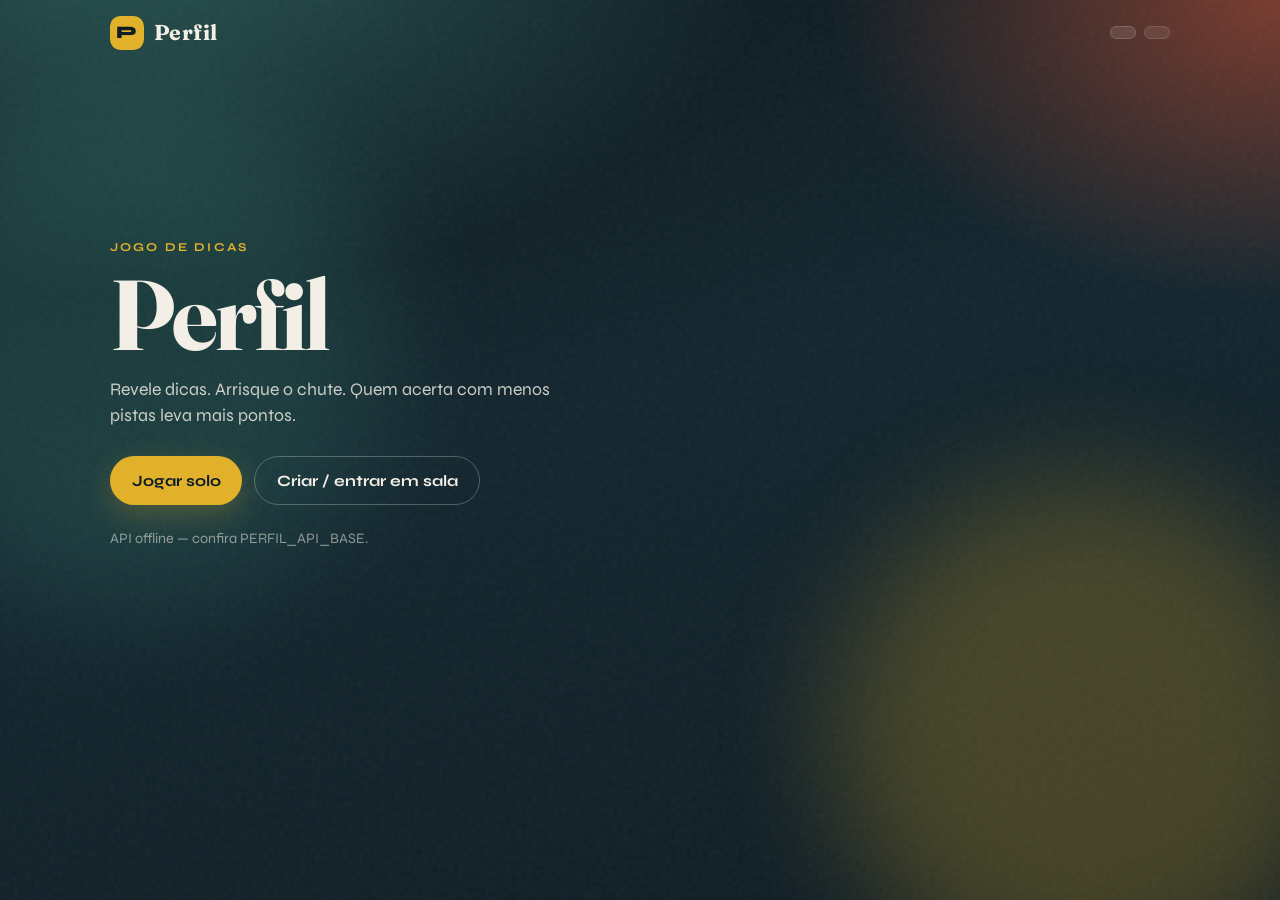
==== public/index.html @ fc809a32 "Move assets para public/ para o Publish Directory do Render. Alinha com o overlay-obs e adiciona ren" ====
<!DOCTYPE html>
<html lang="pt-BR">
<head>
  <meta charset="UTF-8" />
  <meta name="viewport" content="width=device-width, initial-scale=1" />
  <meta name="description" content="Perfil — adivinhe a resposta com dicas. Solo ou em sala." />
  <title>Perfil</title>
  <link rel="preconnect" href="https://fonts.googleapis.com" />
  <link rel="preconnect" href="https://fonts.gstatic.com" crossorigin />
  <link href="https://fonts.googleapis.com/css2?family=Fraunces:opsz,wght@9..144,500;9..144,700&family=Syne:wght@500;700;800&display=swap" rel="stylesheet" />
  <link rel="stylesheet" href="./css/app.css" />
</head>
<body>
  <div class="noise" aria-hidden="true"></div>
  <div class="glow glow-a" aria-hidden="true"></div>
  <div class="glow glow-b" aria-hidden="true"></div>

  <header class="topbar">
    <a class="brand" href="./" aria-label="Perfil — início">
      <span class="brand-mark">P</span>
      <span class="brand-name">Perfil</span>
    </a>
    <div class="topbar-meta" id="topMeta" hidden>
      <span class="pill" id="modePill"></span>
      <span class="pill muted" id="scorePill"></span>
    </div>
  </header>

  <main id="app">
    <!-- HOME -->
    <section class="screen active" id="screen-home" data-screen="home">
      <div class="hero">
        <p class="eyebrow">Jogo de dicas</p>
        <h1 class="hero-title">Perfil</h1>
        <p class="hero-lead">Revele dicas. Arrisque o chute. Quem acerta com menos pistas leva mais pontos.</p>
        <div class="cta-row">
          <button type="button" class="btn btn-primary" data-go="solo-setup">Jogar solo</button>
          <button type="button" class="btn btn-ghost" data-go="room-setup">Criar / entrar em sala</button>
        </div>
        <p class="fineprint" id="statsLine">Carregando baralho…</p>
      </div>
    </section>

    <!-- SOLO SETUP -->
    <section class="screen" id="screen-solo-setup" data-screen="solo-setup">
      <div class="panel">
        <button type="button" class="back" data-go="home">← Voltar</button>
        <h2>Partida solo</h2>
        <p class="panel-lead">Escolha a categoria ou deixe o baralho decidir.</p>
        <label class="field">
          <span>Apelido (opcional)</span>
          <input id="soloNick" type="text" maxlength="24" placeholder="Como te chamamos?" autocomplete="nickname" />
        </label>
        <label class="field">
          <span>Categoria</span>
          <select id="soloCategory">
            <option value="">Aleatória</option>
            <option value="pessoa">Pessoa</option>
            <option value="lugar">Lugar</option>
            <option value="ano">Ano</option>
            <option value="coisa">Coisa</option>
          </select>
        </label>
        <button type="button" class="btn btn-primary btn-block" id="btnSoloStart">Começar</button>
      </div>
    </section>

    <!-- ROOM SETUP -->
    <section class="screen" id="screen-room-setup" data-screen="room-setup">
      <div class="panel">
        <button type="button" class="back" data-go="home">← Voltar</button>
        <h2>Sala</h2>
        <p class="panel-lead">Crie uma sala e compartilhe o código, ou entre em uma existente.</p>
        <label class="field">
          <span>Seu apelido</span>
          <input id="roomNick" type="text" maxlength="24" placeholder="Obrigatório" autocomplete="nickname" />
        </label>
        <div class="split">
          <button type="button" class="btn btn-primary" id="btnCreateRoom">Criar sala</button>
          <div class="join-box">
            <input id="roomCodeInput" type="text" maxlength="6" placeholder="Código" autocomplete="off" class="code-input" />
            <button type="button" class="btn btn-ghost" id="btnJoinRoom">Entrar</button>
          </div>
        </div>
      </div>
    </section>

    <!-- PLAY -->
    <section class="screen" id="screen-play" data-screen="play">
      <div class="play-layout">
        <aside class="play-side" id="playSide" hidden>
          <h3>Placar</h3>
          <ul class="scoreboard" id="scoreboard"></ul>
          <p class="room-code-line">Sala <strong id="roomCodeLabel"></strong></p>
        </aside>

        <div class="play-main">
          <div class="status-row">
            <span class="cat-badge" id="catBadge">—</span>
            <span class="pill muted" id="tipsMeta">0 / 20 dicas</span>
          </div>

          <div class="tip-stage" id="tipStage" aria-live="polite">
            <p class="tip-empty">Toque em <strong>Revelar dica</strong> para começar.</p>
          </div>

          <form class="guess-form" id="guessForm">
            <label class="sr-only" for="guessInput">Seu chute</label>
            <input id="guessInput" type="text" maxlength="80" placeholder="Qual é a resposta?" autocomplete="off" />
            <button type="submit" class="btn btn-primary">Chutar</button>
          </form>

          <div class="play-actions">
            <button type="button" class="btn btn-accent" id="btnReveal">Revelar dica</button>
            <button type="button" class="btn btn-ghost" id="btnGiveUp">Desistir</button>
            <button type="button" class="btn btn-ghost" id="btnNext" hidden>Próxima carta</button>
            <button type="button" class="btn btn-ghost" id="btnHostStart" hidden>Nova rodada</button>
          </div>

          <p class="feedback" id="feedback" role="status"></p>
        </div>
      </div>
    </section>
  </main>

  <div class="toast" id="toast" hidden></div>

  <script>
    window.PERFIL_API_BASE = window.PERFIL_API_BASE || 'https://api-bolao.markinjr92.com.br/perfil';
  </script>
  <script type="module" src="./js/app.js"></script>
</body>
</html>
---- public/css/app.css ----
:root {
  --ink: #0f1c24;
  --ink-2: #17303b;
  --paper: #f3efe6;
  --paper-2: #e7e0d2;
  --mustard: #e2b12c;
  --coral: #e07a5f;
  --teal: #3d8b7a;
  --mist: rgba(243, 239, 230, 0.72);
  --line: rgba(15, 28, 36, 0.12);
  --shadow: 0 24px 60px rgba(8, 16, 22, 0.35);
  --radius: 18px;
  --font-display: "Fraunces", Georgia, serif;
  --font-ui: "Syne", system-ui, sans-serif;
}

*,
*::before,
*::after {
  box-sizing: border-box;
}

html, body {
  margin: 0;
  min-height: 100%;
}

body {
  font-family: var(--font-ui);
  color: var(--paper);
  background:
    radial-gradient(1200px 700px at 10% -10%, #2a5a55 0%, transparent 55%),
    radial-gradient(900px 600px at 100% 0%, #7a3b2e 0%, transparent 50%),
    linear-gradient(165deg, #0c171d 0%, #13262f 45%, #0f1c24 100%);
  background-attachment: fixed;
  line-height: 1.45;
}

.noise {
  pointer-events: none;
  position: fixed;
  inset: 0;
  opacity: 0.05;
  background-image: url("data:image/svg+xml,%3Csvg viewBox='0 0 200 200' xmlns='http://www.w3.org/2000/svg'%3E%3Cfilter id='n'%3E%3CfeTurbulence type='fractalNoise' baseFrequency='0.85' numOctaves='3' stitchTiles='stitch'/%3E%3C/filter%3E%3Crect width='100%25' height='100%25' filter='url(%23n)'/%3E%3C/svg%3E");
  z-index: 0;
}

.glow {
  pointer-events: none;
  position: fixed;
  width: 40vw;
  height: 40vw;
  border-radius: 50%;
  filter: blur(60px);
  opacity: 0.25;
  z-index: 0;
  animation: drift 14s ease-in-out infinite alternate;
}

.glow-a { background: #3d8b7a; top: 10%; left: -10%; }
.glow-b { background: #e2b12c; bottom: -10%; right: -5%; animation-delay: -4s; }

@keyframes drift {
  from { transform: translate(0, 0) scale(1); }
  to { transform: translate(4%, -3%) scale(1.08); }
}

.topbar {
  position: relative;
  z-index: 2;
  display: flex;
  align-items: center;
  justify-content: space-between;
  padding: 1rem 1.25rem;
  max-width: 1100px;
  margin: 0 auto;
}

.brand {
  display: inline-flex;
  align-items: center;
  gap: 0.65rem;
  text-decoration: none;
  color: inherit;
}

.brand-mark {
  width: 2.1rem;
  height: 2.1rem;
  display: grid;
  place-items: center;
  border-radius: 0.65rem;
  background: var(--mustard);
  color: var(--ink);
  font-weight: 800;
  font-size: 1.1rem;
}

.brand-name {
  font-family: var(--font-display);
  font-weight: 700;
  font-size: 1.35rem;
  letter-spacing: 0.02em;
}

.topbar-meta { display: flex; gap: 0.5rem; flex-wrap: wrap; }

.pill {
  display: inline-flex;
  align-items: center;
  padding: 0.35rem 0.75rem;
  border-radius: 999px;
  background: rgba(243, 239, 230, 0.12);
  border: 1px solid rgba(243, 239, 230, 0.18);
  font-size: 0.82rem;
  font-weight: 600;
}

.pill.muted { opacity: 0.8; font-weight: 500; }

main {
  position: relative;
  z-index: 1;
  max-width: 1100px;
  margin: 0 auto;
  padding: 0.5rem 1.25rem 3rem;
  min-height: calc(100vh - 5rem);
}

.screen { display: none; animation: fadeUp 0.45s ease both; }
.screen.active { display: block; }

@keyframes fadeUp {
  from { opacity: 0; transform: translateY(12px); }
  to { opacity: 1; transform: translateY(0); }
}

.hero {
  min-height: min(78vh, 640px);
  display: flex;
  flex-direction: column;
  justify-content: center;
  max-width: 36rem;
  padding-top: 1rem;
}

.eyebrow {
  margin: 0 0 0.75rem;
  text-transform: uppercase;
  letter-spacing: 0.18em;
  font-size: 0.75rem;
  color: var(--mustard);
  font-weight: 700;
}

.hero-title {
  margin: 0;
  font-family: var(--font-display);
  font-size: clamp(3.6rem, 12vw, 6.2rem);
  line-height: 0.92;
  font-weight: 700;
  letter-spacing: -0.03em;
}

.hero-lead {
  margin: 1.1rem 0 1.75rem;
  font-size: 1.1rem;
  color: rgba(243, 239, 230, 0.82);
  max-width: 28rem;
}

.cta-row {
  display: flex;
  flex-wrap: wrap;
  gap: 0.75rem;
}

.fineprint {
  margin-top: 1.5rem;
  color: rgba(243, 239, 230, 0.55);
  font-size: 0.9rem;
}

.btn {
  appearance: none;
  border: 0;
  cursor: pointer;
  font-family: inherit;
  font-weight: 700;
  font-size: 0.98rem;
  border-radius: 999px;
  padding: 0.85rem 1.35rem;
  transition: transform 0.15s ease, background 0.15s ease, box-shadow 0.15s ease;
}

.btn:hover { transform: translateY(-1px); }
.btn:active { transform: translateY(0); }
.btn:disabled { opacity: 0.45; cursor: not-allowed; transform: none; }

.btn-primary {
  background: var(--mustard);
  color: var(--ink);
  box-shadow: 0 10px 30px rgba(226, 177, 44, 0.25);
}

.btn-accent {
  background: var(--teal);
  color: var(--paper);
}

.btn-ghost {
  background: transparent;
  color: var(--paper);
  border: 1px solid rgba(243, 239, 230, 0.28);
}

.btn-block { width: 100%; }

.panel {
  max-width: 28rem;
  margin: 1rem auto 0;
  padding: 1.5rem;
  border-radius: var(--radius);
  background: rgba(15, 28, 36, 0.55);
  border: 1px solid rgba(243, 239, 230, 0.1);
  backdrop-filter: blur(10px);
  box-shadow: var(--shadow);
}

.panel h2 {
  margin: 0.35rem 0 0.4rem;
  font-family: var(--font-display);
  font-size: 2rem;
}

.panel-lead {
  margin: 0 0 1.25rem;
  color: rgba(243, 239, 230, 0.72);
}

.back {
  background: none;
  border: 0;
  color: rgba(243, 239, 230, 0.7);
  font: inherit;
  cursor: pointer;
  padding: 0;
  margin-bottom: 0.5rem;
}

.field {
  display: grid;
  gap: 0.4rem;
  margin-bottom: 1rem;
  font-size: 0.88rem;
  color: rgba(243, 239, 230, 0.75);
}

.field input,
.field select,
.guess-form input,
.code-input {
  width: 100%;
  border-radius: 12px;
  border: 1px solid rgba(243, 239, 230, 0.18);
  background: rgba(243, 239, 230, 0.08);
  color: var(--paper);
  font: inherit;
  padding: 0.8rem 0.95rem;
  outline: none;
}

.field input:focus,
.field select:focus,
.guess-form input:focus,
.code-input:focus {
  border-color: var(--mustard);
  box-shadow: 0 0 0 3px rgba(226, 177, 44, 0.2);
}

.field select option { color: #111; }

.split {
  display: grid;
  gap: 0.85rem;
}

.join-box {
  display: grid;
  grid-template-columns: 1fr auto;
  gap: 0.5rem;
}

.code-input {
  text-transform: uppercase;
  letter-spacing: 0.18em;
  font-weight: 700;
  text-align: center;
}

.play-layout {
  display: grid;
  gap: 1.25rem;
}

@media (min-width: 880px) {
  .play-layout {
    grid-template-columns: 220px 1fr;
    align-items: start;
  }
}

.play-side {
  padding: 1rem;
  border-radius: var(--radius);
  background: rgba(15, 28, 36, 0.5);
  border: 1px solid rgba(243, 239, 230, 0.1);
}

.play-side h3 {
  margin: 0 0 0.75rem;
  font-size: 0.85rem;
  text-transform: uppercase;
  letter-spacing: 0.12em;
  color: rgba(243, 239, 230, 0.6);
}

.scoreboard {
  list-style: none;
  margin: 0;
  padding: 0;
  display: grid;
  gap: 0.45rem;
}

.scoreboard li {
  display: flex;
  justify-content: space-between;
  gap: 0.5rem;
  padding: 0.45rem 0.55rem;
  border-radius: 10px;
  background: rgba(243, 239, 230, 0.06);
  font-size: 0.92rem;
}

.scoreboard li.is-me {
  outline: 1px solid rgba(226, 177, 44, 0.55);
}

.room-code-line {
  margin: 1rem 0 0;
  font-size: 0.85rem;
  color: rgba(243, 239, 230, 0.65);
}

.status-row {
  display: flex;
  flex-wrap: wrap;
  gap: 0.55rem;
  align-items: center;
  margin-bottom: 1rem;
}

.cat-badge {
  display: inline-flex;
  padding: 0.4rem 0.85rem;
  border-radius: 999px;
  background: var(--paper);
  color: var(--ink);
  font-weight: 800;
  letter-spacing: 0.04em;
  text-transform: uppercase;
  font-size: 0.78rem;
}

.tip-stage {
  min-height: 280px;
  border-radius: calc(var(--radius) + 4px);
  background:
    linear-gradient(180deg, rgba(243, 239, 230, 0.96), rgba(231, 224, 210, 0.92));
  color: var(--ink);
  padding: 1.25rem;
  box-shadow: var(--shadow);
  border: 1px solid rgba(255, 255, 255, 0.35);
}

.tip-empty {
  margin: 4rem 0;
  text-align: center;
  color: rgba(15, 28, 36, 0.55);
}

.tip-list {
  list-style: none;
  margin: 0;
  padding: 0;
  display: grid;
  gap: 0.65rem;
}

.tip-list li {
  display: grid;
  grid-template-columns: auto 1fr;
  gap: 0.75rem;
  align-items: start;
  padding: 0.65rem 0.75rem;
  border-radius: 12px;
  background: rgba(15, 28, 36, 0.04);
  animation: tipIn 0.35s ease both;
}

.tip-list li:last-child {
  background: rgba(61, 139, 122, 0.14);
  outline: 1px solid rgba(61, 139, 122, 0.25);
}

@keyframes tipIn {
  from { opacity: 0; transform: translateY(8px) scale(0.98); }
  to { opacity: 1; transform: translateY(0) scale(1); }
}

.tip-num {
  width: 1.8rem;
  height: 1.8rem;
  border-radius: 999px;
  display: grid;
  place-items: center;
  background: var(--ink);
  color: var(--paper);
  font-size: 0.75rem;
  font-weight: 800;
}

.guess-form {
  display: grid;
  grid-template-columns: 1fr auto;
  gap: 0.55rem;
  margin: 1rem 0 0.75rem;
}

.play-actions {
  display: flex;
  flex-wrap: wrap;
  gap: 0.55rem;
}

.feedback {
  min-height: 1.4rem;
  margin: 0.85rem 0 0;
  font-weight: 600;
}

.feedback.ok { color: #8fd6c4; }
.feedback.bad { color: #f0a090; }

.toast {
  position: fixed;
  left: 50%;
  bottom: 1.25rem;
  transform: translateX(-50%);
  z-index: 20;
  background: var(--paper);
  color: var(--ink);
  padding: 0.75rem 1.1rem;
  border-radius: 999px;
  font-weight: 700;
  box-shadow: var(--shadow);
  animation: fadeUp 0.25s ease both;
}

.sr-only {
  position: absolute;
  width: 1px;
  height: 1px;
  padding: 0;
  margin: -1px;
  overflow: hidden;
  clip: rect(0, 0, 0, 0);
  border: 0;
}

@media (max-width: 640px) {
  .guess-form { grid-template-columns: 1fr; }
  .play-actions { position: sticky; bottom: 0.5rem; padding: 0.5rem 0; background: linear-gradient(transparent, rgba(15, 28, 36, 0.92) 30%); }
}
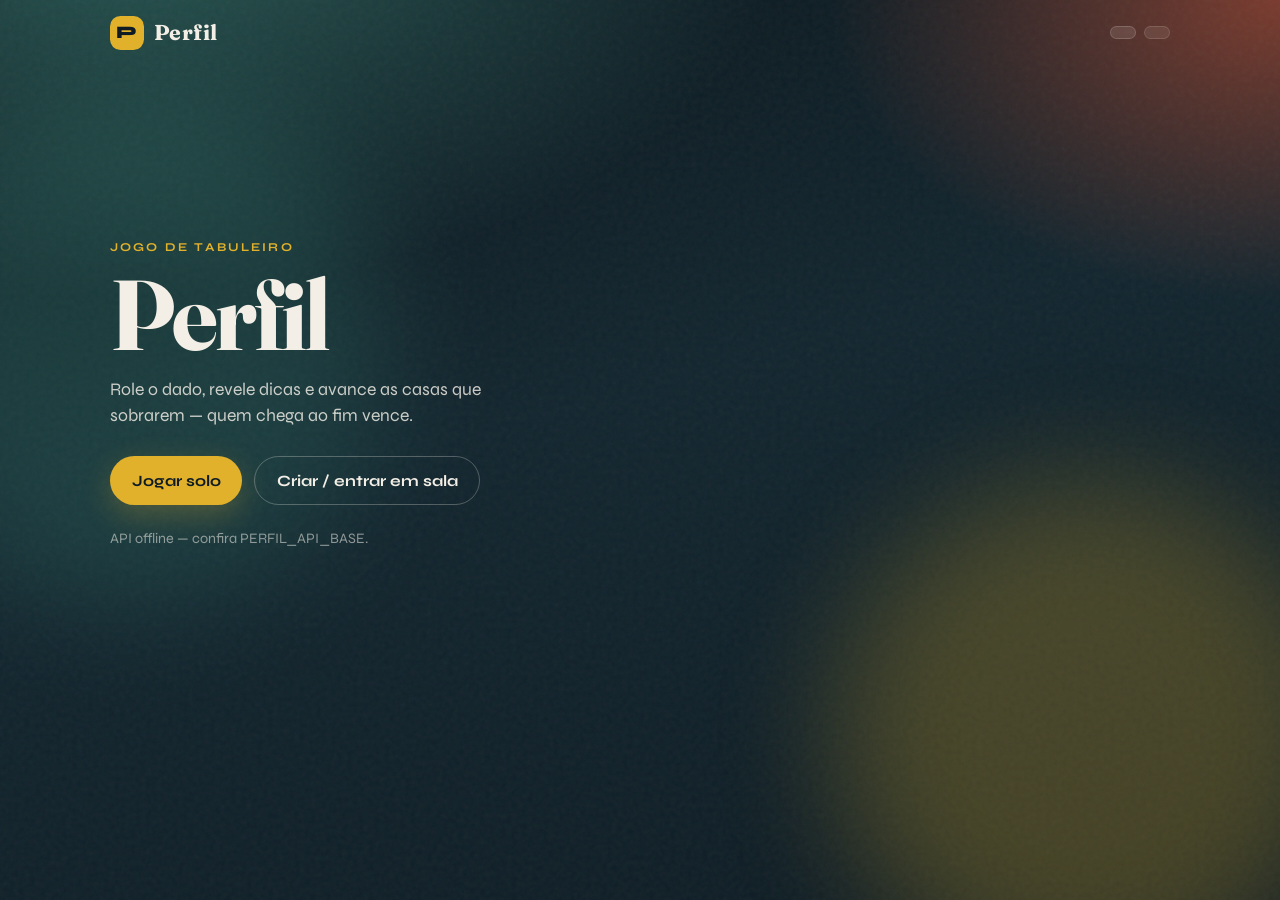
==== commit 62b2d556: "UI do tabuleiro com dado, lobby e controles de turno. Espelha as regras de avanço por dicas restante" ====
--- a/public/index.html
+++ b/public/index.html
@@ -3,7 +3,7 @@
 <head>
   <meta charset="UTF-8" />
   <meta name="viewport" content="width=device-width, initial-scale=1" />
-  <meta name="description" content="Perfil — adivinhe a resposta com dicas. Solo ou em sala." />
+  <meta name="description" content="Perfil — tabuleiro, dados e dicas. Solo ou em sala." />
   <title>Perfil</title>
   <link rel="preconnect" href="https://fonts.googleapis.com" />
   <link rel="preconnect" href="https://fonts.gstatic.com" crossorigin />
@@ -27,12 +27,11 @@
   </header>
 
   <main id="app">
-    <!-- HOME -->
     <section class="screen active" id="screen-home" data-screen="home">
       <div class="hero">
-        <p class="eyebrow">Jogo de dicas</p>
+        <p class="eyebrow">Jogo de tabuleiro</p>
         <h1 class="hero-title">Perfil</h1>
-        <p class="hero-lead">Revele dicas. Arrisque o chute. Quem acerta com menos pistas leva mais pontos.</p>
+        <p class="hero-lead">Role o dado, revele dicas e avance as casas que sobrarem — quem chega ao fim vence.</p>
         <div class="cta-row">
           <button type="button" class="btn btn-primary" data-go="solo-setup">Jogar solo</button>
           <button type="button" class="btn btn-ghost" data-go="room-setup">Criar / entrar em sala</button>
@@ -41,12 +40,11 @@
       </div>
     </section>
 
-    <!-- SOLO SETUP -->
     <section class="screen" id="screen-solo-setup" data-screen="solo-setup">
       <div class="panel">
         <button type="button" class="back" data-go="home">← Voltar</button>
         <h2>Partida solo</h2>
-        <p class="panel-lead">Escolha a categoria ou deixe o baralho decidir.</p>
+        <p class="panel-lead">Treino rápido sem tabuleiro — escolha a categoria.</p>
         <label class="field">
           <span>Apelido (opcional)</span>
           <input id="soloNick" type="text" maxlength="24" placeholder="Como te chamamos?" autocomplete="nickname" />
@@ -65,12 +63,11 @@
       </div>
     </section>
 
-    <!-- ROOM SETUP -->
     <section class="screen" id="screen-room-setup" data-screen="room-setup">
       <div class="panel">
         <button type="button" class="back" data-go="home">← Voltar</button>
         <h2>Sala</h2>
-        <p class="panel-lead">Crie uma sala e compartilhe o código, ou entre em uma existente.</p>
+        <p class="panel-lead">Crie a sala, espere os amigos e inicie o tabuleiro quando quiser.</p>
         <label class="field">
           <span>Seu apelido</span>
           <input id="roomNick" type="text" maxlength="24" placeholder="Obrigatório" autocomplete="nickname" />
@@ -85,23 +82,33 @@
       </div>
     </section>
 
-    <!-- PLAY -->
     <section class="screen" id="screen-play" data-screen="play">
-      <div class="play-layout">
+      <div class="play-layout play-layout-board">
         <aside class="play-side" id="playSide" hidden>
-          <h3>Placar</h3>
+          <h3>Jogadores</h3>
           <ul class="scoreboard" id="scoreboard"></ul>
           <p class="room-code-line">Sala <strong id="roomCodeLabel"></strong></p>
+          <p class="phase-line" id="phaseLine"></p>
+          <p class="rules-mini" id="rulesMini"></p>
         </aside>
 
         <div class="play-main">
+          <div class="board-wrap" id="boardWrap" hidden>
+            <div id="boardRoot" class="board-root" aria-label="Tabuleiro"></div>
+            <div class="dice-panel">
+              <div class="dice" id="diceFace" aria-live="polite">—</div>
+              <p class="dice-caption" id="diceCaption">Dado</p>
+            </div>
+          </div>
+
           <div class="status-row">
             <span class="cat-badge" id="catBadge">—</span>
             <span class="pill muted" id="tipsMeta">0 / 20 dicas</span>
+            <span class="pill muted" id="turnPill" hidden></span>
           </div>
 
           <div class="tip-stage" id="tipStage" aria-live="polite">
-            <p class="tip-empty">Toque em <strong>Revelar dica</strong> para começar.</p>
+            <p class="tip-empty">Aguardando…</p>
           </div>
 
           <form class="guess-form" id="guessForm">
@@ -111,8 +118,12 @@
           </form>
 
           <div class="play-actions">
-            <button type="button" class="btn btn-accent" id="btnReveal">Revelar dica</button>
-            <button type="button" class="btn btn-ghost" id="btnGiveUp">Desistir</button>
+            <button type="button" class="btn btn-primary" id="btnBeginGame" hidden>Iniciar jogo</button>
+            <button type="button" class="btn btn-accent" id="btnRoll" hidden>Rolar dado</button>
+            <button type="button" class="btn btn-accent" id="btnReveal" hidden>Revelar dica</button>
+            <button type="button" class="btn btn-ghost" id="btnSkip" hidden>Passar a vez</button>
+            <button type="button" class="btn btn-ghost" id="btnNextTurn" hidden>Próximo turno</button>
+            <button type="button" class="btn btn-ghost" id="btnGiveUp" hidden>Desistir</button>
             <button type="button" class="btn btn-ghost" id="btnNext" hidden>Próxima carta</button>
             <button type="button" class="btn btn-ghost" id="btnHostStart" hidden>Nova rodada</button>
           </div>
--- a/public/css/app.css
+++ b/public/css/app.css
@@ -483,3 +483,180 @@
   .guess-form { grid-template-columns: 1fr; }
   .play-actions { position: sticky; bottom: 0.5rem; padding: 0.5rem 0; background: linear-gradient(transparent, rgba(15, 28, 36, 0.92) 30%); }
 }
+
+.phase-line {
+  margin: 0.55rem 0 0;
+  font-size: 0.82rem;
+  color: var(--mustard);
+  font-weight: 700;
+}
+
+.rules-mini {
+  margin: 0.45rem 0 0;
+  font-size: 0.78rem;
+  color: rgba(243, 239, 230, 0.55);
+  line-height: 1.35;
+}
+
+.pawn-dot {
+  display: inline-block;
+  width: 0.65rem;
+  height: 0.65rem;
+  border-radius: 50%;
+  background: var(--pawn);
+  margin-right: 0.4rem;
+  vertical-align: middle;
+  box-shadow: 0 0 0 2px rgba(15, 28, 36, 0.35);
+}
+
+.board-wrap {
+  position: relative;
+  margin-bottom: 1rem;
+}
+
+.board-root {
+  width: 100%;
+}
+
+.board-felt {
+  position: relative;
+  width: 100%;
+  aspect-ratio: 1.35 / 1;
+  min-height: 280px;
+  border-radius: 22px;
+  background:
+    radial-gradient(circle at 50% 45%, rgba(243, 239, 230, 0.08), transparent 55%),
+    linear-gradient(145deg, #1a333c, #102028 60%, #0c1a20);
+  border: 1px solid rgba(243, 239, 230, 0.14);
+  box-shadow: var(--shadow);
+  overflow: hidden;
+}
+
+.board-center {
+  position: absolute;
+  left: 50%;
+  top: 50%;
+  transform: translate(-50%, -50%);
+  text-align: center;
+  max-width: 46%;
+  z-index: 1;
+}
+
+.board-center strong {
+  display: block;
+  font-family: var(--font-display);
+  font-size: clamp(1.6rem, 4vw, 2.4rem);
+  letter-spacing: -0.02em;
+}
+
+.board-center span {
+  display: block;
+  margin-top: 0.35rem;
+  font-size: 0.78rem;
+  color: rgba(243, 239, 230, 0.55);
+}
+
+.board-cell {
+  position: absolute;
+  width: 1.55rem;
+  height: 1.55rem;
+  border-radius: 0.4rem;
+  transform: translate(-50%, -50%);
+  display: grid;
+  place-items: center;
+  font-size: 0.55rem;
+  font-weight: 800;
+  color: var(--ink);
+  border: 1px solid rgba(15, 28, 36, 0.2);
+  z-index: 2;
+}
+
+.board-cell span { line-height: 1; }
+
+.cell-pessoa { background: #f0c94d; }
+.cell-lugar { background: #6ec1ff; }
+.cell-ano { background: #7ddea2; }
+.cell-coisa { background: #f0a07a; }
+.cell-start,
+.cell-finish {
+  background: var(--paper);
+  width: 2.1rem;
+  height: 2.1rem;
+  font-size: 0.5rem;
+  text-transform: uppercase;
+}
+
+.pawn {
+  position: absolute;
+  width: 1.55rem;
+  height: 1.55rem;
+  border-radius: 50%;
+  background: var(--pawn);
+  color: #0f1c24;
+  font-weight: 800;
+  font-size: 0.7rem;
+  display: grid;
+  place-items: center;
+  transform: translate(-50%, -120%);
+  border: 2px solid rgba(243, 239, 230, 0.9);
+  box-shadow: 0 6px 14px rgba(0, 0, 0, 0.35);
+  z-index: 5;
+  transition: left 0.45s ease, top 0.45s ease;
+}
+
+.pawn.is-current {
+  outline: 2px solid var(--mustard);
+  scale: 1.12;
+}
+
+.dice-panel {
+  position: absolute;
+  right: 0.75rem;
+  bottom: 0.75rem;
+  display: grid;
+  justify-items: center;
+  gap: 0.25rem;
+  z-index: 6;
+}
+
+.dice {
+  width: 3.2rem;
+  height: 3.2rem;
+  border-radius: 0.85rem;
+  background: var(--paper);
+  color: var(--ink);
+  display: grid;
+  place-items: center;
+  font-family: var(--font-display);
+  font-size: 1.6rem;
+  font-weight: 700;
+  box-shadow: 0 10px 24px rgba(0, 0, 0, 0.35);
+}
+
+.dice-pop { animation: dicePop 0.4s ease; }
+
+@keyframes dicePop {
+  0% { transform: rotate(-12deg) scale(0.85); }
+  60% { transform: rotate(8deg) scale(1.08); }
+  100% { transform: rotate(0) scale(1); }
+}
+
+.dice-caption {
+  margin: 0;
+  font-size: 0.72rem;
+  font-weight: 700;
+  color: rgba(243, 239, 230, 0.75);
+}
+
+@media (min-width: 880px) {
+  .play-layout-board {
+    grid-template-columns: 230px 1fr;
+  }
+}
+
+@media (max-width: 640px) {
+  .board-cell { width: 1.2rem; height: 1.2rem; font-size: 0.45rem; }
+  .cell-start, .cell-finish { width: 1.6rem; height: 1.6rem; }
+  .pawn { width: 1.25rem; height: 1.25rem; font-size: 0.58rem; }
+}
+
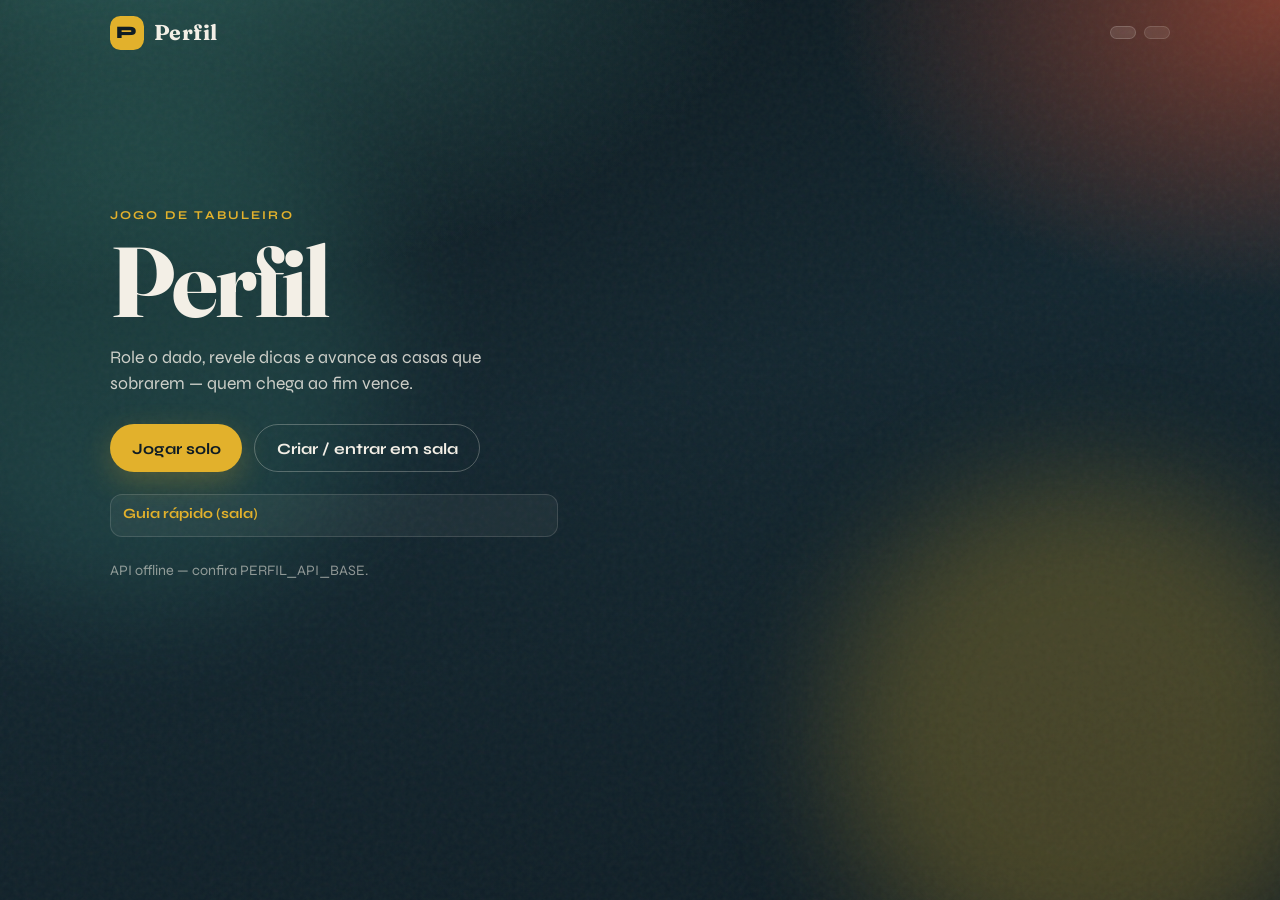
==== commit f036b5eb: "Adiciona guia de como jogar e orientação no lobby (mín. 2 jogadores). Co-authored-by: Cursor <cursor" ====
--- a/public/index.html
+++ b/public/index.html
@@ -36,6 +36,15 @@
           <button type="button" class="btn btn-primary" data-go="solo-setup">Jogar solo</button>
           <button type="button" class="btn btn-ghost" data-go="room-setup">Criar / entrar em sala</button>
         </div>
+        <details class="howto howto-home">
+          <summary>Guia rápido (sala)</summary>
+          <ol class="howto-steps">
+            <li>2 a 6 jogadores · host inicia quando quiser</li>
+            <li>Ordem de turno sorteada no início</li>
+            <li>Dado → categoria · host revela dicas · todos chutam</li>
+            <li>Acerte cedo = ande mais · chegue ao fim para vencer</li>
+          </ol>
+        </details>
         <p class="fineprint" id="statsLine">Carregando baralho…</p>
       </div>
     </section>
@@ -90,6 +99,19 @@
           <p class="room-code-line">Sala <strong id="roomCodeLabel"></strong></p>
           <p class="phase-line" id="phaseLine"></p>
           <p class="rules-mini" id="rulesMini"></p>
+
+          <details class="howto" id="howtoBox" open>
+            <summary>Como jogar</summary>
+            <ol class="howto-steps">
+              <li><strong>Lobby:</strong> compartilhe o código. O host inicia com 2 a 6 jogadores.</li>
+              <li><strong>Ordem:</strong> ao iniciar, a vez é <em>sorteada</em> (não pela entrada).</li>
+              <li><strong>Dado:</strong> quem está na vez rola (host também pode). O número define a categoria.</li>
+              <li><strong>Dicas:</strong> o host revela uma a uma. Qualquer um pode chutar.</li>
+              <li><strong>Avanço:</strong> quem acerta anda as dicas que ainda sobraram (ex.: 3 reveladas de 20 → +17).</li>
+              <li><strong>Vitória:</strong> primeiro a chegar na casa final vence.</li>
+            </ol>
+            <p class="howto-dice">Dado: 1–2 Pessoa · 3 Lugar · 4 Ano · 5 Coisa · 6 Coringa</p>
+          </details>
         </aside>
 
         <div class="play-main">
--- a/public/css/app.css
+++ b/public/css/app.css
@@ -498,6 +498,45 @@
   line-height: 1.35;
 }
 
+.howto {
+  margin-top: 1rem;
+  border-radius: 12px;
+  border: 1px solid rgba(243, 239, 230, 0.14);
+  background: rgba(243, 239, 230, 0.05);
+  padding: 0.55rem 0.75rem 0.75rem;
+}
+
+.howto summary {
+  cursor: pointer;
+  font-weight: 700;
+  font-size: 0.88rem;
+  color: var(--mustard);
+  list-style: none;
+}
+
+.howto summary::-webkit-details-marker { display: none; }
+
+.howto-steps {
+  margin: 0.65rem 0 0;
+  padding-left: 1.1rem;
+  font-size: 0.78rem;
+  color: rgba(243, 239, 230, 0.78);
+  line-height: 1.45;
+  display: grid;
+  gap: 0.35rem;
+}
+
+.howto-dice {
+  margin: 0.65rem 0 0;
+  font-size: 0.72rem;
+  color: rgba(243, 239, 230, 0.55);
+}
+
+.howto-home {
+  margin-top: 1.35rem;
+  max-width: 28rem;
+}
+
 .pawn-dot {
   display: inline-block;
   width: 0.65rem;
